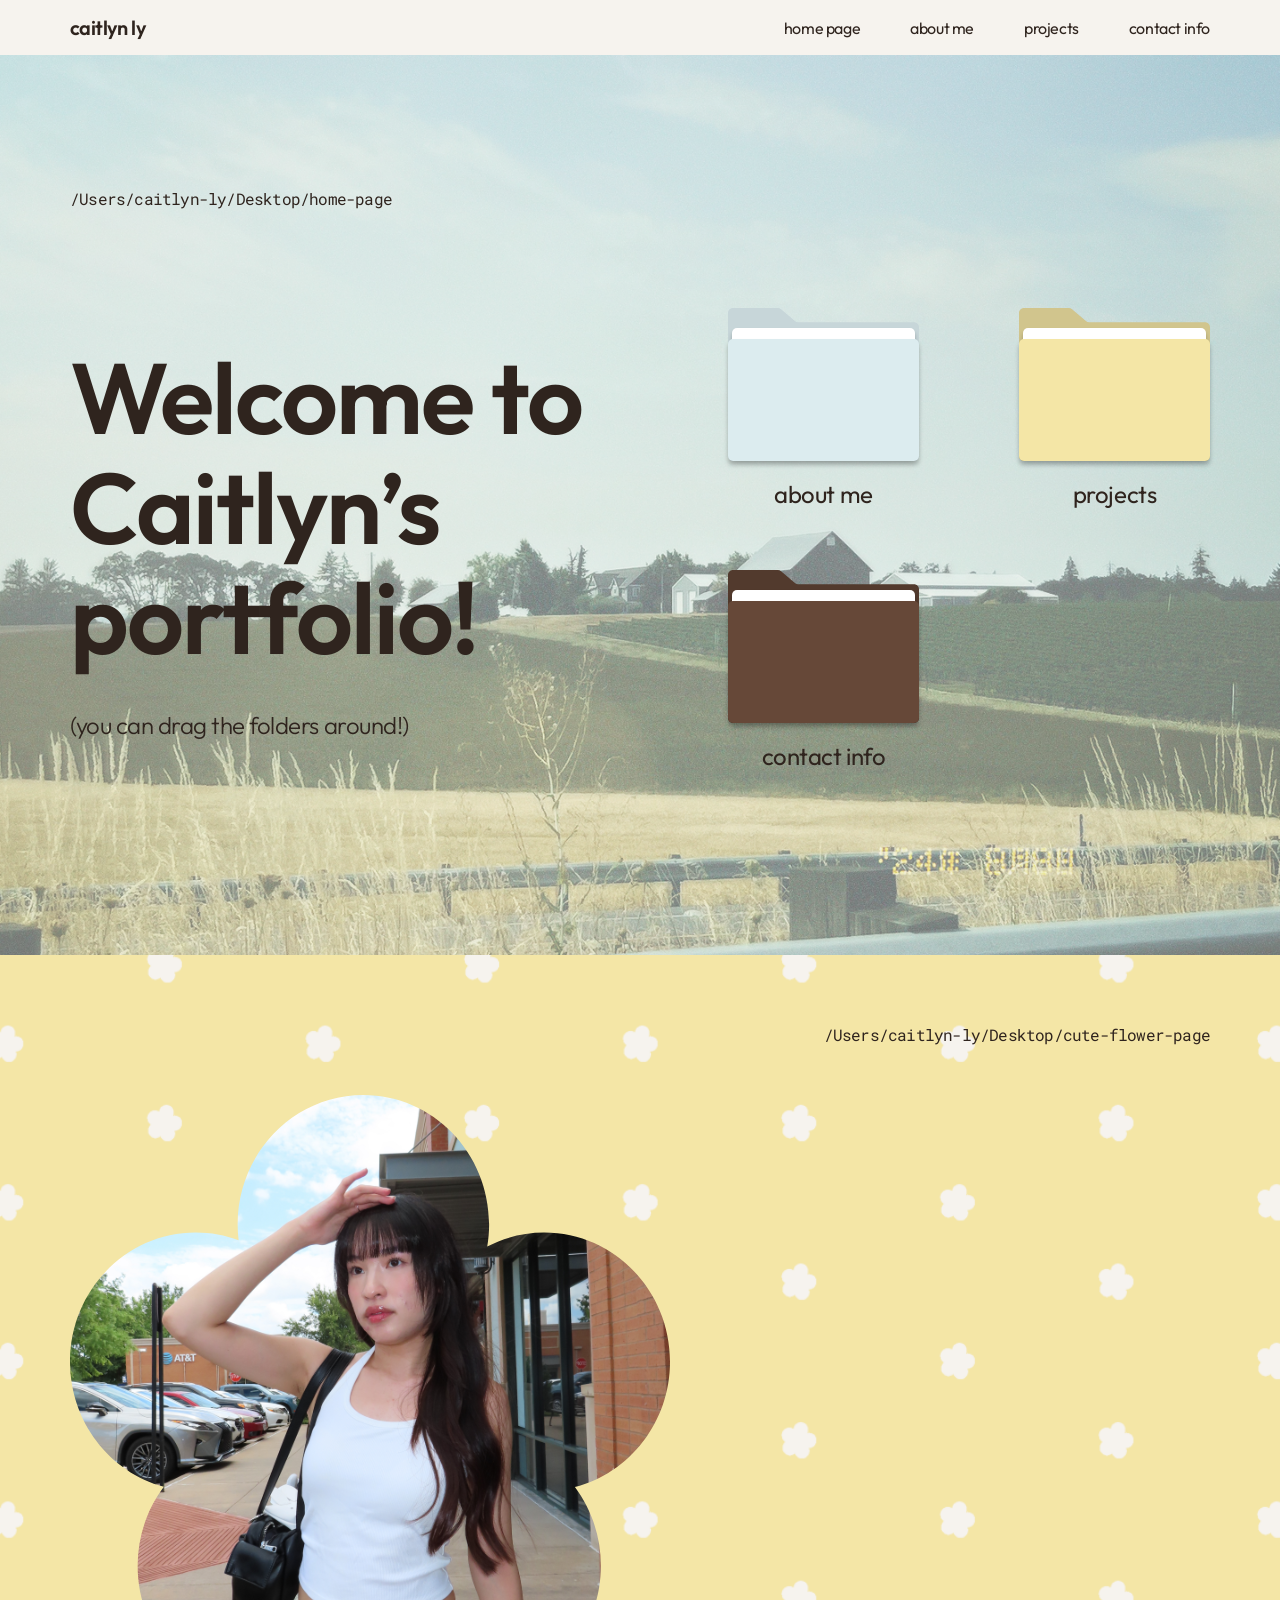
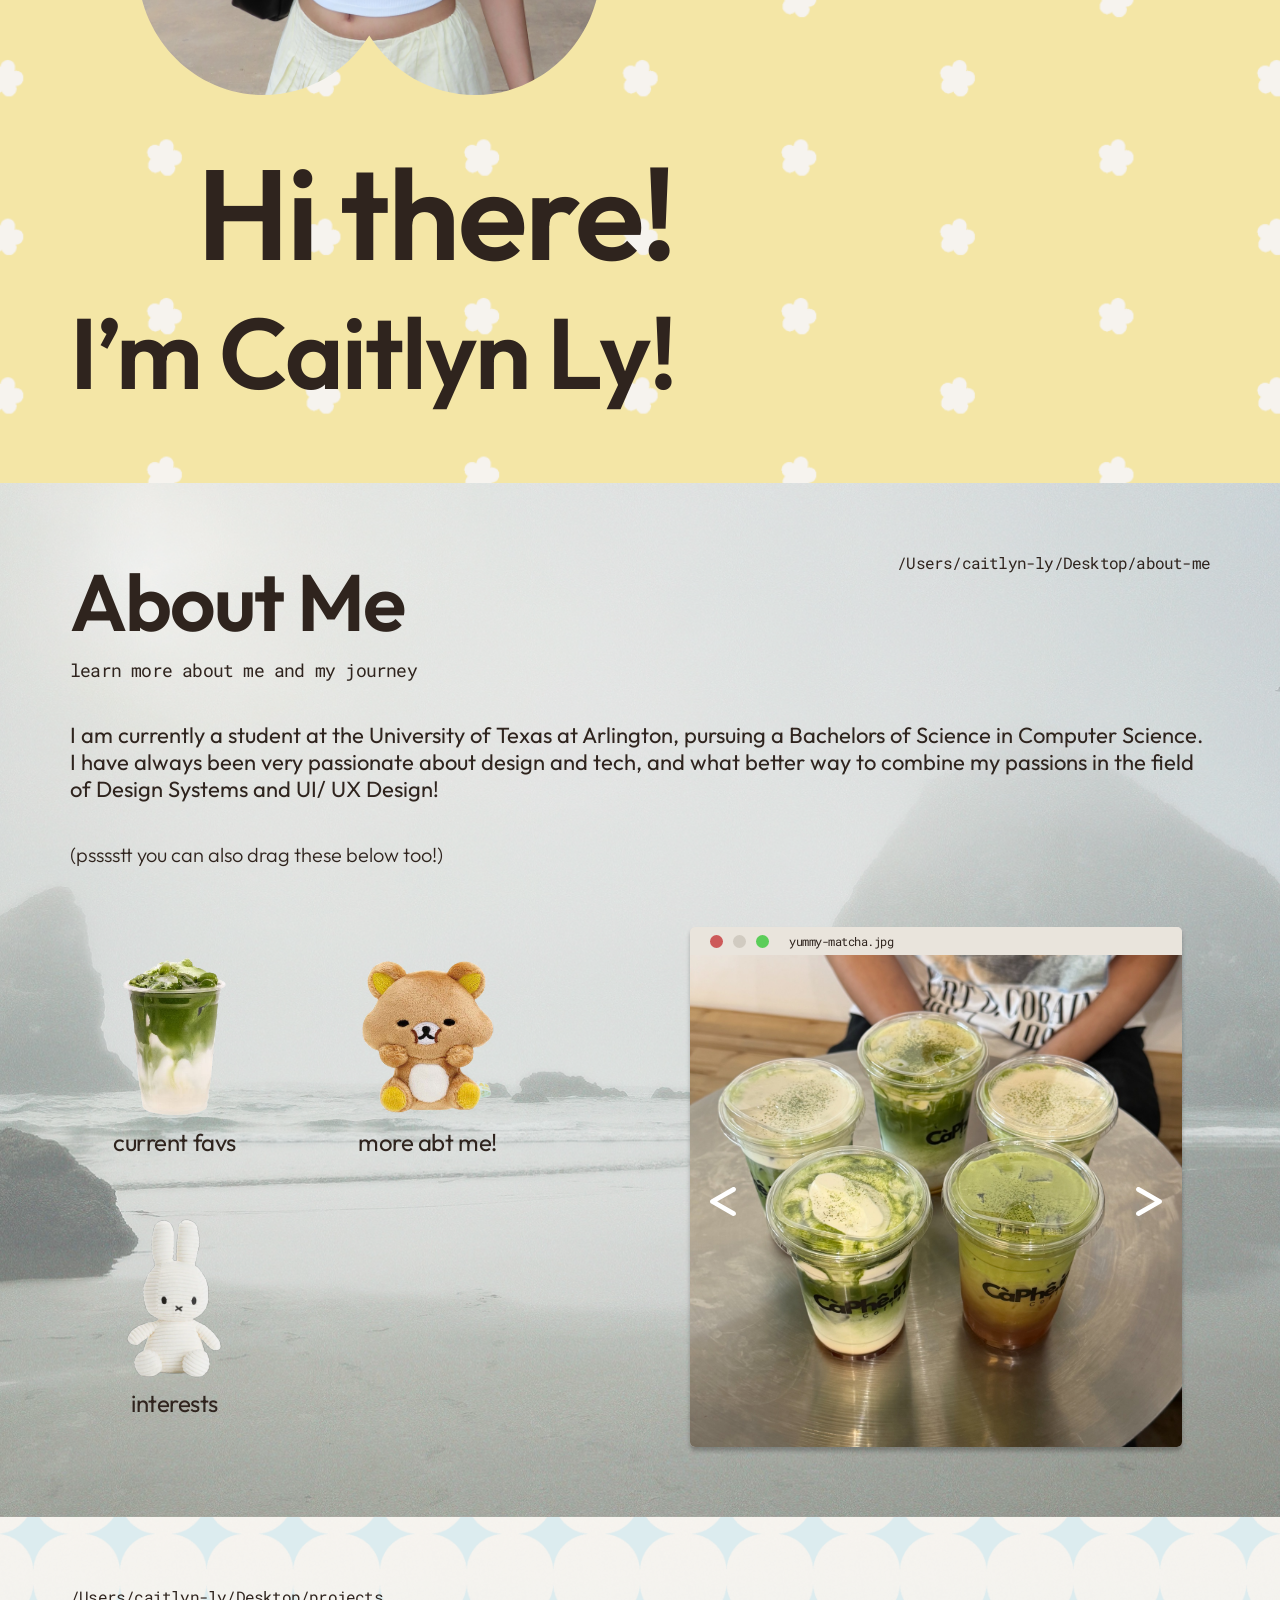
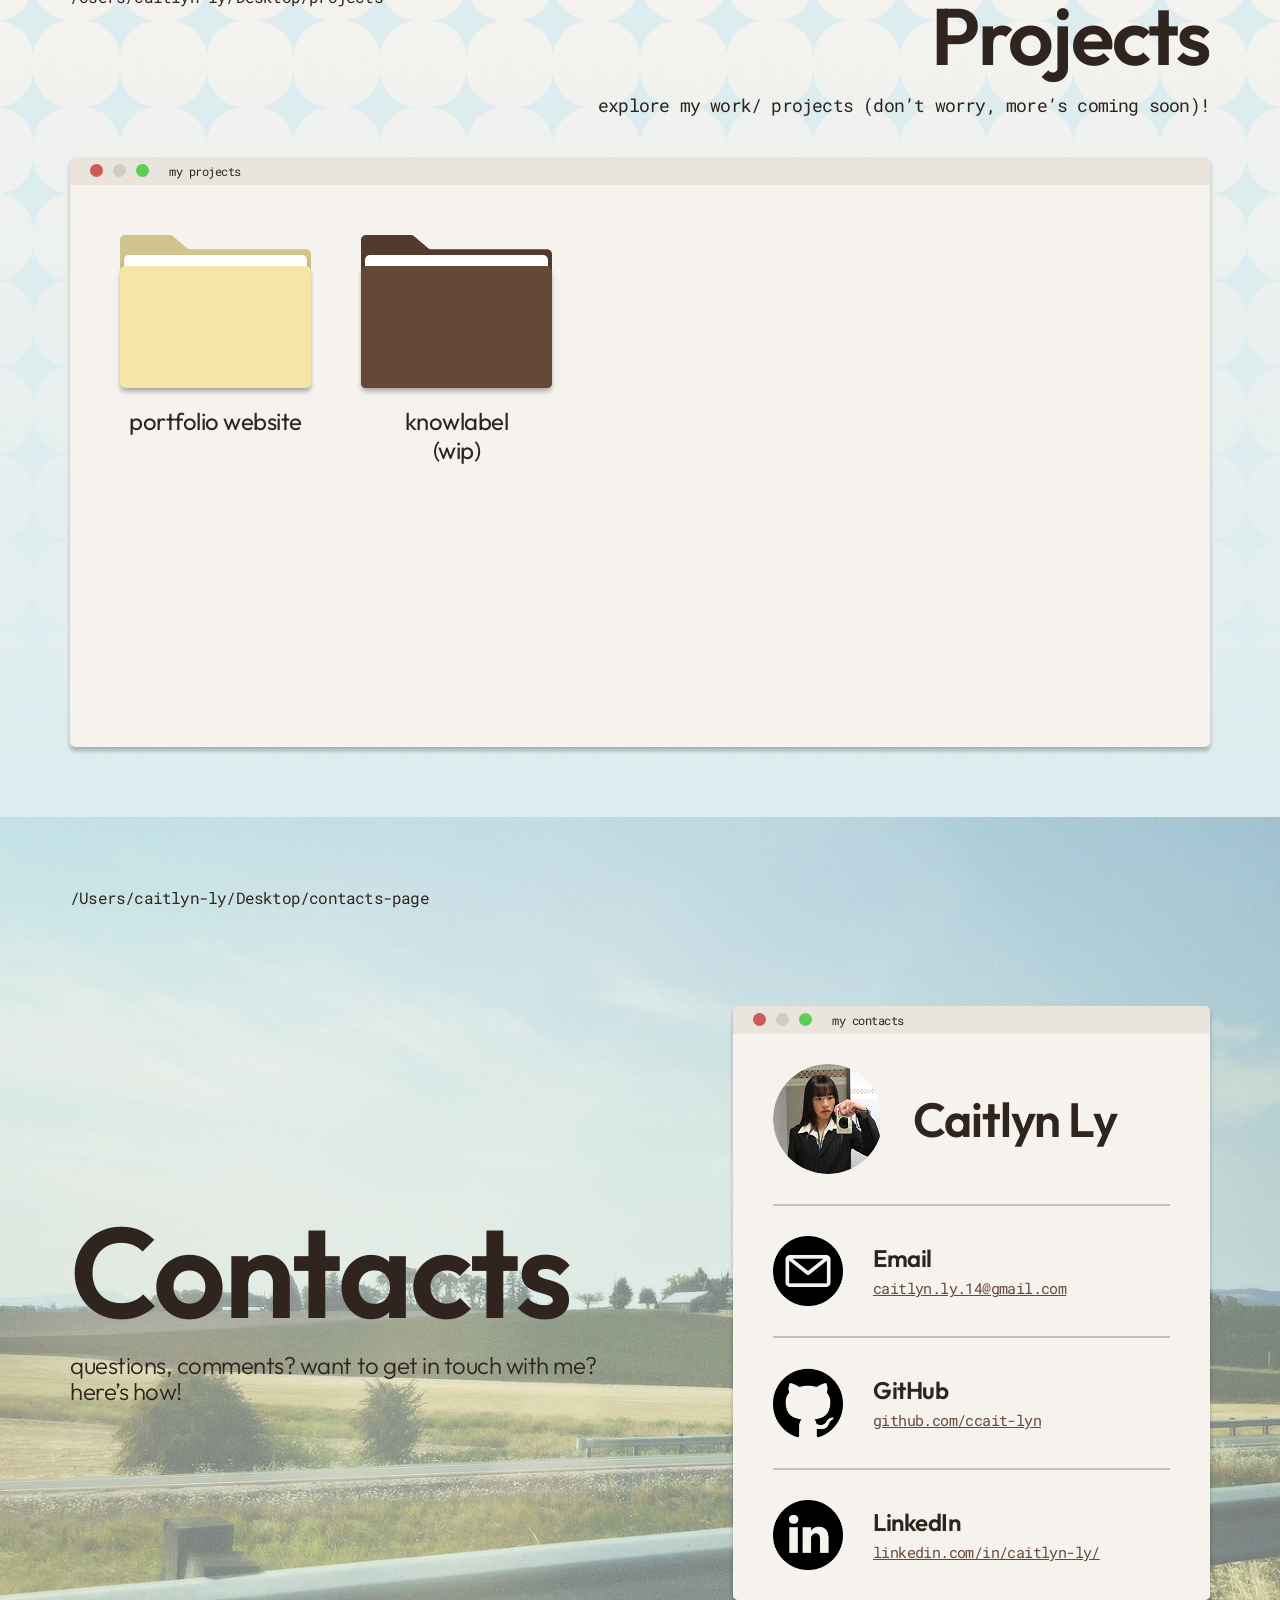
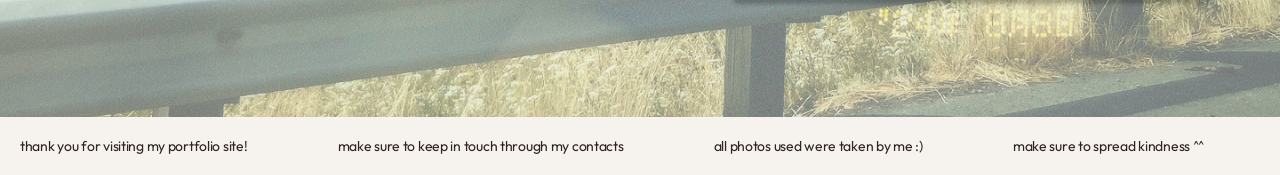
==== index.html @ fc4aa6c0 "Overwrite old portfolio files with new ones" ====
<!DOCTYPE html>
<html lang="en">
<head>
<meta charset="UTF-8" />
<meta name="viewport" content="width=device-width, initial-scale=1.0" />
<title> caitlyn ly's portfolio </title>
<link rel="preconnect" href="https://fonts.googleapis.com">
<link rel="preconnect" href="https://fonts.gstatic.com" crossorigin>
<link href="https://fonts.googleapis.com/css2?family=Outfit:wght@300;400;600&family=Roboto+Mono&display=swap" rel="stylesheet">
<link rel="stylesheet" href="style.css" />
</head>
<body>

  <header class="nav-bar">
    <p class="nav-logo">caitlyn ly</p>
    <nav class="nav-links">
      <a href="#home" class="nav-link">home page</a>
      <a href="#about" class="nav-link">about me</a>
      <a href="#projects" class="nav-link">projects</a>
      <a href="#contacts" class="nav-link">contact info</a>
    </nav>
  </header>

  <main class="landing-page" id="home">
    <div class="bg-layer" aria-hidden="true">
      <img class="bg-image" src="assets/landing-page-bg.png" alt="landing-page-bg" />
    </div>

    <div class="container">
      
        <p class="home-path">/Users/caitlyn-ly/Desktop/home-page</p>
      

      <div class="main-row">
        <div class="intro">
          <h1>Welcome to Caitlyn&rsquo;s portfolio!</h1>
          <p class="hint">(you can drag the folders around!)</p>
        </div>

        <div class="buttons" id="buttons">
          <button class="folder-button" type="button" data-target="about">
            <span class="folder-visual">
              <span class="card card-color" style="background:#dcecef;"></span>
              <span class="card card-white"></span>
              <img class="folder-icon" src="assets/folder-blue.svg" alt="blue-folder" />
            </span>
            <span class="folder-label">about me</span>
          </button>

          <button class="folder-button" type="button" data-target="projects">
            <span class="folder-visual">
              <span class="card card-color" style="background:#f4e6a6;"></span>
              <span class="card card-white"></span>
              <img class="folder-icon" src="assets/folder-yellow.svg" alt="yellow-folder" />
            </span>
            <span class="folder-label">projects</span>
          </button>

          <button class="folder-button" type="button" data-target="contacts">
            <span class="folder-visual">
              <span class="card card-color" style="background:#664838;"></span>
              <span class="card card-white"></span>
              <img class="folder-icon" src="assets/folder-brown.svg" alt="brown-folder" />
            </span>
            <span class="folder-label">contact info</span>
          </button>
        </div>
      </div>
    </div>
  </main>

  <section class="intro-page">
     <div class="bg-layer" aria-hidden="true">
      <img class="bg-image" src="assets/flower-page-bg.png" alt="flower-page-bg" />
    </div>
    <div class="intro-container">
      <p class="intro-path">/Users/caitlyn-ly/Desktop/cute-flower-page</p>

      <div class="intro-row">
        <div class="flower">
          <img src="assets/flower.svg" alt="flower-frame" />
        </div>

        <div class="intro-heading">
          <p class="line-1">Hi there!</p>
          <p class="line-2">I&rsquo;m Caitlyn Ly!</p>
        </div>
      </div>
    </div>
  </section>

  <section class="about-page" id="about">
    <div class="bg-layer" aria-hidden="true">
      <img class="bg-image" src="assets/about-me-bg.png" alt="" />
    </div>

    <div class="about-title-row">
      <div class="about-title">
        <p class="about-title-heading">About Me</p>
        <p class="about-title-sub">learn more about me and my journey</p>
      </div>
      <p class="about-path">/Users/caitlyn-ly/Desktop/about-me</p>
    </div>

    <p class="about-body">
      I am currently a student at the University of Texas at Arlington, pursuing a Bachelors of Science in Computer Science. 
      I have always been very passionate about design and tech, and what better way to combine my passions in the field of Design Systems and UI/ UX Design!
    </p>

    <p class="about-hint">(psssstt you can also drag these below too!)</p>

    <div class="about-content">
      <div class="buttons about-buttons" id="about-buttons">
        <button class="folder-button" type="button" data-target="current-favs">
           <span class="icon-visual">
            <img class="bleed-icon matcha-icon" src="assets/matcha-icon.svg" alt="matcha-icon" />
          </span>
          <span class="folder-label">current favs</span>
        </button>

        <button class="folder-button" type="button" data-target="more-about-me">
          <span class="icon-visual">
            <img class="bleed-icon bear-icon" src="assets/bear-icon.svg" alt="bear-icon" />
          </span>
          <span class="folder-label">more abt me!</span>
        </button>

        <button class="folder-button" type="button" data-target="interests">
          <span class="icon-visual">
            <img class="bleed-icon miffy-icon" src="assets/miffy-icon.svg" alt="miffy-icon" />
          </span>
          <span class="folder-label">interests</span>
        </button>
      </div>

      <div class="photo-carousel">
        <div class="carousel-titlebar">
          <img class="fake-buttons" src="assets/fake-window-buttons.svg" alt="fake-window-buttons" />
          <p class="carousel-filename" id="carousel-filename">yummy-matcha.jpg</p>
        </div>
        <div class="carousel-image-area">
          <img class="carousel-image" id="carousel-image" src="assets/matchas.jpg" alt="matcha-pic" />
          <div class="carousel-arrows">
            <button class="carousel-arrow prev" type="button" aria-label="Previous photo">
              <img src="assets/arrow-left.svg" alt="arrow-left" />
            </button>
            <button class="carousel-arrow next" type="button" aria-label="Next photo">
              <img src="assets/arrow-right.svg" alt="arrow-right" />
            </button>
          </div>
        </div>
      </div>
    </div>
  </section>

  <section class="projects-page" id="projects">
    <div class="bg-layer" aria-hidden="true">
      <img class="bg-image" src="assets/projects-page-bg.png" alt="projects-page-bg" />
    </div>
    <div class="projects-title-row">
      <p class="projects-path">/Users/caitlyn-ly/Desktop/projects</p>
      <div class="projects-title">
        <p class="projects-title-heading">Projects</p>
        <p class="projects-title-sub">explore my work/ projects (don&rsquo;t worry, more&rsquo;s coming soon)!</p>
      </div>
    </div>

    <div class="window-container">
      <div class="window-titlebar">
        <img class="fake-buttons" src="assets/fake-window-buttons.svg" alt="fake-window-buttons" />
        <p class="window-titlebar-text">my projects</p>
      </div>

      <div class="projects-content">
        <div class="static-folder-button">
          <span class="folder-visual">
            <span class="card card-color" style="background:#f4e6a6;"></span>
            <span class="card card-white"></span>
            <img class="folder-icon" src="assets/folder-yellow.svg" alt="yellow-folder" />
          </span>
          <span class="folder-label">portfolio website</span>
        </div>

        <div class="static-folder-button">
          <span class="folder-visual">
            <span class="card card-color" style="background:#664838;"></span>
            <span class="card card-white"></span>
            <img class="folder-icon" src="assets/folder-brown.svg" alt="brown-folder" />
          </span>
          <span class="folder-label">knowlabel<br />(wip)</span>
        </div>
      </div>
    </div>
  </section>

  <section class="contacts-page" id="contacts">
    <div class="bg-layer" aria-hidden="true">
      <img class="bg-image" src="assets/contacts-page-bg.png" alt="contacts-page-bg" />
    </div>

    <p class="contacts-path">/Users/caitlyn-ly/Desktop/contacts-page</p>

    <div class="contacts-row">
      <div class="contacts-intro">
        <h1>Contacts</h1>
        <p class="contacts-sub">questions, comments? want to get in touch with me? here&rsquo;s how!</p>
      </div>

      <div class="window-container contacts-window">
        <div class="window-titlebar">
          <img class="fake-buttons" src="assets/fake-window-buttons.svg" alt="fake-window-buttons" />
          <p class="window-titlebar-text">my contacts</p>
        </div>

        <div class="contacts-content">
          <div class="contacts-profile">
            <img class="contacts-avatar" src="assets/caitlyn-pfp.png" alt="Caitlyn Ly" width="110" height="110" />
            <p class="contacts-name">Caitlyn Ly</p>
          </div>

          <div class="divider"></div>

          <div class="contact-item">
            <img class="contact-icon" src="assets/email-icon.png" alt="email-icon" />
            <div class="contact-text">
              <p class="contact-label">Email</p>
              <a class="contact-value" href="mailto:caitlyn.ly.14@gmail.com"> caitlyn.ly.14@gmail.com </a>
            </div>
          </div>

          <div class="divider"></div>

          <div class="contact-item">
            <img class="contact-icon contact-icon-flip" src="assets/github-icon.png" alt="github-icon" />
            <div class="contact-text">
              <p class="contact-label">GitHub</p>
              <a class="contact-value" href="https://github.com/ccait-lyn"> github.com/ccait-lyn </a>
            </div>
          </div>

          <div class="divider"></div>

          <div class="contact-item">
            <img class="contact-icon" src="assets/linkedin-icon.png" alt="linkedin-icon" />
            <div class="contact-text">
              <p class="contact-label">LinkedIn</p>
              <a class="contact-value" href="https://www.linkedin.com/in/caitlyn-ly/"> linkedin.com/in/caitlyn-ly/ </a>
            </div>
          </div>
        </div>
      </div>
    </div>
  </section>

  <footer class="site-footer">
    <div class="footer-track">
      <div class="footer-track-inner">
        <span>thank you for visiting my portfolio site!</span>
        <span>make sure to keep in touch through my contacts</span>
        <span>all photos used were taken by me :)</span>
        <span>make sure to spread kindness ^^</span>
      </div>
      <div class="footer-track-inner" aria-hidden="true">
        <span>thank you for visiting my portfolio site!</span>
        <span>make sure to keep in touch through my contacts</span>
        <span>all photos used were taken by me :)</span>
        <span>make sure to spread kindness ^^</span>
      </div>
    </div>
  </footer>

  <script src="script.js"></script>
</body>
</html>
---- style.css ----
* {
  box-sizing: border-box;
}

:root {
  /* Single source of truth for the fixed nav bar's height. Change this
     (or the .nav-bar height) and the page content follows — the body's
     top padding and scroll offset are both derived from it. A small
     script also syncs this to the nav's real height when it wraps. */
  --nav-height: 55px;
}

html {
  scroll-behavior: smooth;
  scroll-padding-top: var(--nav-height);
}

html, body {
  margin: 0;
  padding: 0;
  height: 100%;
  width: 100%;
}

body {
  font-family: 'Outfit', sans-serif;
  overflow-x: hidden;
  padding-top: var(--nav-height);
}

button {
  font-family: inherit;
  border: none;
  background: none;
  padding: 0;
  cursor: pointer;
}

/* ---------- Nav bar ---------- */

.nav-bar {
  position: fixed;
  top: 0;
  left: 0;
  right: 0;
  height: 55px;
  z-index: 100;
  background: #f6f3ee;
  display: flex;
  align-items: center;
  justify-content: space-between;
  padding: 0 70px;
}

.nav-logo {
  margin: 0;
  font-family: 'Outfit', sans-serif;
  font-weight: 600;
  font-size: 20px;
  letter-spacing: -0.6px;
  color: #2f241e;
  text-align: center;
  white-space: nowrap;
}

.nav-links {
  display: flex;
  align-items: center;
  gap: 50px;
}

.nav-link {
  font-family: 'Outfit', sans-serif;
  font-weight: 400;
  font-size: 16px;
  letter-spacing: -0.4px;
  color: #2f241e;
  text-decoration: none;
  text-align: center;
  white-space: nowrap;
}

.nav-link:hover {
  opacity: 0.65;
}
/* ------ LANDING PAGE ------ */

.landing-page {
  position: relative;
  min-height: 100vh;
  width: 100%;
  display: flex;
  flex-direction: column;
  align-items: center;
  justify-content: center;
  padding: 70px;
}

.bg-layer {
  position: absolute;
  inset: 0;
  pointer-events: none;
  z-index: 0;
}

.bg-image {
  position: absolute;
  inset: 0;
  width: 100%;
  height: 100%;
  object-fit: cover;
}

/* .bg-overlay {
  position: absolute;
  inset: 0;
  background: rgba(246, 243, 238, 0.45);
} */

.container {
  position: relative;
  z-index: 1;
  display: flex;
  flex-direction: column;
  align-items: flex-start;
  justify-content: center;
  gap: 50px;
  width: 100%;
  flex: 1 0 0;
  min-height: 0;
}

/*.page-title {
  display: flex;
  align-items: center;
  width: 358px;
}*/

.home-path {
  margin: 0;
  font-family: 'Roboto Mono', monospace;
  font-weight: 400;
  font-size: 16px;
  line-height: 1.22;
  letter-spacing: -0.8px;
  color: #2f241e;
  white-space: nowrap;
}

.main-row {
  display: flex;
  align-items: center;
  justify-content: space-between;
  width: 100%;
  gap: 40px;
  flex-wrap: wrap;
}

.intro {
  display: flex;
  flex-direction: column;
  align-items: flex-start;
  justify-content: center;
  gap: 40px;
  color: #2f241e;
  line-height: 1.1;
}

.intro h1 {
  margin: 0;
  font-family: 'Outfit', sans-serif;
  font-weight: 600;
  font-size: 100px;
  letter-spacing: -2px;
  max-width: 563px;
  word-break: break-word;
}

.intro .hint {
  margin: 0;
  font-family: 'Outfit', sans-serif;
  font-weight: 300;
  font-size: 24px;
  letter-spacing: -0.48px;
  max-width: 563px;
}

.buttons {
  display: grid;
  grid-template-columns: repeat(2, fit-content(100%));
  grid-template-rows: repeat(2, fit-content(100%));
  gap: 60px 100px;
  padding: 50px 0;
}

.folder-button {
  display: flex;
  flex-direction: column;
  align-items: center;
  justify-self: start;
  align-self: start;
  gap: 19px;
  user-select: none;
  touch-action: none;
}

.folder-visual {
  position: relative;
  width: 191px;
  height: 153px;
  display: block;
}

.card {
  position: absolute;
  border-radius: 5px;
  box-shadow: 0px 4px 4px 0px rgba(0, 0, 0, 0.25);
}

.card-color {
  top: 31px;
  left: 0;
  width: 191px;
  height: 122px;
  z-index: 3;
}

.card-white {
  top: 20px;
  left: 4px;
  width: 183px;
  height: 128px;
  background: #ffffff;
  z-index: 2;
}

.folder-icon {
  position: absolute;
  inset: 0;
  width: 100%;
  height: 100%;
  display: block;
  z-index: 1;
  pointer-events: none;
}

.folder-label {
  font-family: 'Outfit', sans-serif;
  font-weight: 400;
  font-size: 24px;
  line-height: 1.22;
  letter-spacing: -0.48px;
  text-align: center;
  color: #2f241e;
  word-break: break-word;
}

.folder-button.dragging {
  position: absolute;
  z-index: 50;
  cursor: grabbing;
  opacity: 0.95;
}

/* ---------- Page 2: cute intro / flower page ---------- */

.intro-page {
  position: relative;
  min-height: 100vh;
  width: 100%;
  display: flex;
  flex-direction: column;
  align-items: flex-end;
  padding: 70px;
  background: #f4e6a6;
}

.intro-container {
  position: relative;
  z-index: 1;
  display: flex;
  flex-direction: column;
  align-items: flex-start;
  justify-content: flex-start;
  gap: 50px;
  width: 100%;
  height: 100%;
  min-height: 700px;
}

.intro-path {
  margin: 0;
  width: 100%;
  font-family: 'Roboto Mono', monospace;
  font-weight: 400;
  font-size: 16px;
  line-height: 1.22;
  letter-spacing: -0.8px;
  color: #2f241e;
  text-align: right;
  white-space: nowrap;
}

.intro-row {
  display: flex;
  align-items: center;
  justify-content: space-between;
  width: 100%;
  gap: 40px;
  flex-wrap: wrap;
}

.flower {
  position: relative;
  width: 600px;
  height: 600px;
  flex-shrink: 0;
}

.flower img {
  display: block;
  width: 100%;
  height: 100%;
}

.intro-heading {
  color: #2f241e;
  text-align: right;
  letter-spacing: -2px;
}

.intro-heading p {
  margin: 0;
  font-family: 'Outfit', sans-serif;
  font-weight: 600;
  line-height: 1.22;
}

.intro-heading .line-1 {
  font-size: 128px;
}

.intro-heading .line-2 {
  font-size: 100px;
}

/* ---------- Page 3: about me page ---------- */

.about-page {
  position: relative;
  min-height: 100vh;
  width: 100%;
  display: flex;
  flex-direction: column;
  align-items: flex-start;
  gap: 40px;
  padding: 70px;
}

.about-title-row {
  position: relative;
  z-index: 1;
  display: flex;
  align-items: flex-start;
  justify-content: space-between;
  width: 100%;
  gap: 24px;
  flex-wrap: wrap;
  color: #2f241e;
  line-height: 1.22;
}

.about-title {
  display: flex;
  flex-direction: column;
  align-items: flex-start;
  gap: 10px;
}

.about-title-heading {
  margin: 0;
  font-family: 'Outfit', sans-serif;
  font-weight: 600;
  font-size: 80px;
  letter-spacing: -2px;
  white-space: nowrap;
}

.about-title-sub {
  margin: 0;
  font-family: 'Roboto Mono', monospace;
  font-weight: 400;
  font-size: 18px;
  letter-spacing: -0.8px;
}

.about-path {
  margin: 0;
  font-family: 'Roboto Mono', monospace;
  font-weight: 400;
  font-size: 16px;
  letter-spacing: -0.8px;
  text-align: right;
  white-space: nowrap;
}

.about-body {
  position: relative;
  z-index: 1;
  margin: 0;
  width: 100%;
  font-family: 'Outfit', sans-serif;
  font-weight: 400;
  font-size: 22px;
  line-height: 1.22;
  color: #2f241e;
  text-wrap: pretty;
}

.about-hint {
  position: relative;
  z-index: 1;
  margin: 0;
  font-family: 'Outfit', sans-serif;
  font-weight: 300;
  font-size: 20px;
  line-height: 1.22;
  color: #2f241e;
  white-space: nowrap;
}

.about-content {
  position: relative;
  z-index: 1;
  display: flex;
  align-items: center;
  justify-content: space-between;
  width: 100%;
  padding: 20px 28px 0;
  gap: 40px;
  flex-wrap: wrap;
}

.about-buttons {
  padding: 0;
}

.icon-visual {
  position: relative;
  width: 153px;
  height: 153px;
  display: flex;
  align-items: center;
  justify-content: center;
}

.bleed-icon {
  position: absolute;
  display: block;
  pointer-events: none;
}

.matcha-icon {
  top: 0;
  left: -2.61%;
  right: -2.61%;
  bottom: -5.23%;
  width: 105.22%;
  height: 105.23%;
}

.bear-icon {
  top: 0;
  left: -2.61%;
  right: -2.61%;
  bottom: -5.23%;
  width: 105.22%;
  height: 105.23%;
}

.miffy-icon {
  top: 0;
  left: -2.61%;
  right: -2.43%;
  bottom: -4.89%;
  width: 105.04%;
  height: 104.89%;
}

.photo-carousel {
  background: #d9d9d9;
  border-radius: 5px;
  box-shadow: 0px 4px 4px 0px rgba(0, 0, 0, 0.25);
  display: flex;
  flex-direction: column;
  align-items: center;
  justify-content: space-between;
  overflow: hidden;
  width: 492px;
  max-width: 100%;
  height: 520px;
  max-height: 70vh;
  flex-shrink: 0;
}

.carousel-titlebar {
  background: #e9e4dc;
  display: flex;
  align-items: center;
  gap: 20px;
  padding: 6px 20px;
  width: 100%;
  flex-shrink: 0;
}

.fake-buttons {
  width: 59px;
  height: 13px;
  display: block;
  flex-shrink: 0;
}

.carousel-filename {
  margin: 0;
  font-family: 'Roboto Mono', monospace;
  font-weight: 400;
  font-size: 12px;
  letter-spacing: -0.48px;
  color: #2f241e;
  text-align: center;
  white-space: nowrap;
}

.carousel-image-area {
  position: relative;
  flex: 1 0 0;
  min-height: 0;
  width: 100%;
  overflow: hidden;
  display: flex;
  align-items: center;
  justify-content: center;
}

.carousel-image {
  position: absolute;
  inset: 0;
  width: 100%;
  height: 100%;
  object-fit: cover;
  transform: translateX(0);
  will-change: transform;
}

.carousel-arrows {
  position: relative;
  z-index: 1;
  display: flex;
  align-items: center;
  justify-content: space-between;
  width: 100%;
  padding: 0 20px;
}

.carousel-arrow {
  display: flex;
  align-items: center;
  justify-content: center;
  cursor: pointer;
}

.carousel-arrow img {
  width: 26px;
  height: 29px;
  display: block;
}

/* ---------- Page 4: projects page ---------- */

.projects-page {
  position: relative;
  min-height: 100vh;
  width: 100%;
  display: flex;
  flex-direction: column;
  align-items: flex-end;
  gap: 40px;
  padding: 70px;
  background: linear-gradient(to bottom, #f6f3ee, #dcecef);
}

.projects-title-row {
  display: flex;
  align-items: flex-start;
  justify-content: space-between;
  width: 100%;
  gap: 24px;
  flex-wrap: wrap;
  color: #2f241e;
  line-height: 1.22;
  z-index: 1;
}

.projects-path {
  margin: 0;
  font-family: 'Roboto Mono', monospace;
  font-weight: 400;
  font-size: 16px;
  letter-spacing: -0.8px;
  white-space: nowrap;
}

.projects-title {
  display: flex;
  flex-direction: column;
  align-items: flex-end;
  gap: 10px;
  text-align: right;
}

.projects-title-heading {
  margin: 0;
  font-family: 'Outfit', sans-serif;
  font-weight: 600;
  font-size: 80px;
  letter-spacing: -2px;
  white-space: nowrap;
}

.projects-title-sub {
  margin: 0;
  font-family: 'Roboto Mono', monospace;
  font-weight: 400;
  font-size: 18px;
  letter-spacing: -0.8px;
}

.window-container {
  background: #f6f3ee;
  border-radius: 5px;
  box-shadow: 0px 4px 4px 0px rgba(0, 0, 0, 0.25);
  display: flex;
  flex-direction: column;
  align-items: flex-start;
  justify-content: space-between;
  overflow: hidden;
  width: 100%;
  flex: 1 0 0;
  min-height: 0;
  z-index: 2;
}

.window-titlebar {
  background: #e9e4dc;
  display: flex;
  align-items: center;
  gap: 20px;
  padding: 6px 20px;
  width: 100%;
  flex-shrink: 0;
}

.window-titlebar-text {
  margin: 0;
  font-family: 'Roboto Mono', monospace;
  font-weight: 400;
  font-size: 12px;
  letter-spacing: -0.48px;
  color: #2f241e;
  text-align: center;
  white-space: nowrap;
}

.projects-content {
  display: flex;
  align-items: flex-start;
  gap: 50px;
  width: 100%;
  flex: 1 0 0;
  min-height: 0;
  padding: 50px;
  overflow: auto;
  flex-wrap: wrap;
}

.static-folder-button {
  display: flex;
  flex-direction: column;
  align-items: center;
  gap: 19px;
  flex-shrink: 0;
}

.static-folder-button .folder-label {
  line-height: 1.22;
}

/* ---------- Page 5: contacts page ---------- */

.contacts-page {
  position: relative;
  min-height: 100vh;
  width: 100%;
  display: flex;
  flex-direction: column;
  align-items: flex-start;
  gap: 50px;
  padding: 70px;
}

.contacts-path {
  position: relative;
  z-index: 1;
  margin: 0;
  max-width: 100%;
  font-family: 'Roboto Mono', monospace;
  font-weight: 400;
  font-size: 16px;
  letter-spacing: -0.8px;
  color: #2f241e;
  white-space: nowrap;
  overflow: hidden;
  text-overflow: ellipsis;
}

.contacts-row {
  position: relative;
  z-index: 1;
  display: flex;
  align-items: center;
  gap: clamp(40px, 8vw, 100px);
  width: 100%;
  flex: 1 0 auto;
  min-height: 0;
  flex-wrap: wrap;
}

.contacts-intro {
  display: flex;
  flex-direction: column;
  align-items: flex-start;
  justify-content: center;
  gap: 10px;
  color: #2f241e;
  line-height: 1.1;
  flex-shrink: 0;
}

.contacts-intro h1 {
  margin: 0;
  font-family: 'Outfit', sans-serif;
  font-weight: 600;
  font-size: clamp(56px, 12vw, 128px);
  letter-spacing: -2.56px;
  max-width: 563px;
}

.contacts-sub {
  margin: 0;
  font-family: 'Outfit', sans-serif;
  font-weight: 300;
  font-size: 24px;
  letter-spacing: -0.48px;
  max-width: 563px;
}

.contacts-window {
  background: #d9d9d9;
  flex: 1 1 340px;
  min-width: 0;
  min-height: 480px;
  z-index: 2;
}

.contacts-content {
  background: #f6f3ee;
  display: flex;
  flex-direction: column;
  align-items: flex-start;
  gap: clamp(20px, 4vw, 30px);
  width: 100%;
  padding: clamp(22px, 5vw, 30px) clamp(22px, 6vw, 40px);
  overflow: auto;
}

.contacts-profile {
  display: flex;
  align-items: center;
  gap: clamp(16px, 4vw, 30px);
  flex-wrap: wrap;
}

.contacts-avatar {
  width: clamp(80px, 22vw, 110px);
  height: clamp(80px, 22vw, 110px);
  border-radius: 50%;
  object-fit: cover;
  display: block;
  flex-shrink: 0;
}

.contacts-name {
  margin: 0;
  font-family: 'Outfit', sans-serif;
  font-weight: 600;
  font-size: clamp(28px, 7vw, 48px);
  letter-spacing: -0.96px;
  color: #2f241e;
}

.divider {
  width: 100%;
  height: 2px;
  background: #2f241e;
  opacity: 0.25;
  flex-shrink: 0;
}

.contact-item {
  display: flex;
  align-items: center;
  gap: clamp(16px, 4vw, 30px);
  width: 100%;
}

.contact-icon {
  width: clamp(48px, 13vw, 70px);
  height: clamp(48px, 13vw, 70px);
  object-fit: cover;
  display: block;
  flex-shrink: 0;
}

.contact-icon-flip {
  transform: scaleX(-1);
}

.contact-text {
  display: flex;
  flex-direction: column;
  align-items: flex-start;
  justify-content: center;
  gap: 5px;
  min-width: 0;
}

.contact-label {
  margin: 0;
  font-family: 'Outfit', sans-serif;
  font-weight: 600;
  font-size: clamp(18px, 4.5vw, 24px);
  letter-spacing: -0.48px;
  color: #2f241e;
}

.contact-value {
  margin: 0;
  max-width: 100%;
  font-family: 'Roboto Mono', monospace;
  font-weight: 400;
  font-size: 15px;
  letter-spacing: -0.6px;
  color: #664838;
  overflow-wrap: anywhere;
}

/* ---------- Footer (continuous marquee) ---------- */

.site-footer {
  position: relative;
  background: #f6f3ee;
  padding: 20px;
  width: 100%;
  overflow: hidden;
}

.footer-track {
  display: flex;
  width: max-content;
  animation: footer-scroll 26s linear infinite;
}

.site-footer:hover .footer-track {
  animation-play-state: paused;
}

.footer-track-inner {
  display: flex;
  align-items: center;
  flex-shrink: 0;
}

.footer-track-inner span {
  font-family: 'Outfit', sans-serif;
  font-weight: 400;
  font-size: 14px;
  letter-spacing: -0.28px;
  color: #2f241e;
  white-space: nowrap;
  margin-right: 90px;
}

@keyframes footer-scroll {
  from {
    transform: translateX(0);
  }
  to {
    transform: translateX(-50%);
  }
}

@media (prefers-reduced-motion: reduce) {
  .footer-track {
    animation: none;
  }
}

/* Responsive adjustments */
@media (max-width: 1100px) {
  .intro h1 {
    font-size: 64px;
  }
  .main-row {
    justify-content: center;
  }
  .flower {
    width: 400px;
    height: 400px;
  }
  .intro-heading .line-1 {
    font-size: 84px;
  }
  .intro-heading .line-2 {
    font-size: 64px;
  }
  .about-title-heading {
    font-size: 64px;
  }
  .about-content {
    justify-content: center;
  }
  .photo-carousel {
    width: 100%;
    max-width: 492px;
  }
  .projects-title-heading {
    font-size: 64px;
  }
  .projects-content {
    justify-content: center;
  }
  .nav-bar {
    padding: 0 32px;
  }
  .nav-links {
    gap: 28px;
  }
  .nav-link {
    font-size: 17px;
  }
}

@media (max-width: 700px) {
  .landing-page,
  .intro-page,
  .about-page,
  .projects-page,
  .contacts-page {
    padding: 32px;
  }
  .intro h1 {
    font-size: 42px;
  }
  .buttons {
    gap: 30px 40px;
  }
  .intro-row {
    flex-direction: column-reverse;
    align-items: flex-end;
    gap: 24px;
  }
  .flower {
    width: 220px;
    height: 220px;
  }
  .intro-heading .line-1 {
    font-size: 52px;
  }
  .intro-heading .line-2 {
    font-size: 40px;
  }
  .intro-container {
    gap: 60px;
    min-height: auto;
  }
  .about-title-row {
    flex-direction: column;
  }
  .about-title-heading {
    font-size: 42px;
  }
  .about-path {
    text-align: left;
  }
  .about-content {
    flex-direction: column;
    padding: 0;
  }
  .projects-title-row {
    flex-direction: column;
  }
  .projects-title {
    align-items: flex-start;
    text-align: left;
  }
  .projects-title-heading {
    font-size: 42px;
  }
  .projects-content {
    padding: 24px;
    gap: 30px;
  }
  .contacts-row {
    flex-direction: column;
    flex-wrap: nowrap;
    align-items: stretch;
    flex: 0 0 auto;
    gap: 32px;
  }
  .contacts-window {
    flex: 0 0 auto;
    width: 100%;
    min-height: 420px;
  }
  .nav-link {
    font-size: 15px;
  }
  .nav-links {
    gap: 18px;
  }
}

@media (max-width: 480px) {
  :root {
    /* The nav wraps to a taller stacked layout here; this is a fallback
       until the sync script measures its real height. */
    --nav-height: 130px;
  }
  .nav-bar {
    flex-direction: column;
    align-items: flex-start;
    justify-content: center;
    height: auto;
    gap: 10px;
    padding: 14px 24px;
  }
  .nav-links {
    flex-wrap: wrap;
    gap: 16px;
  }
}
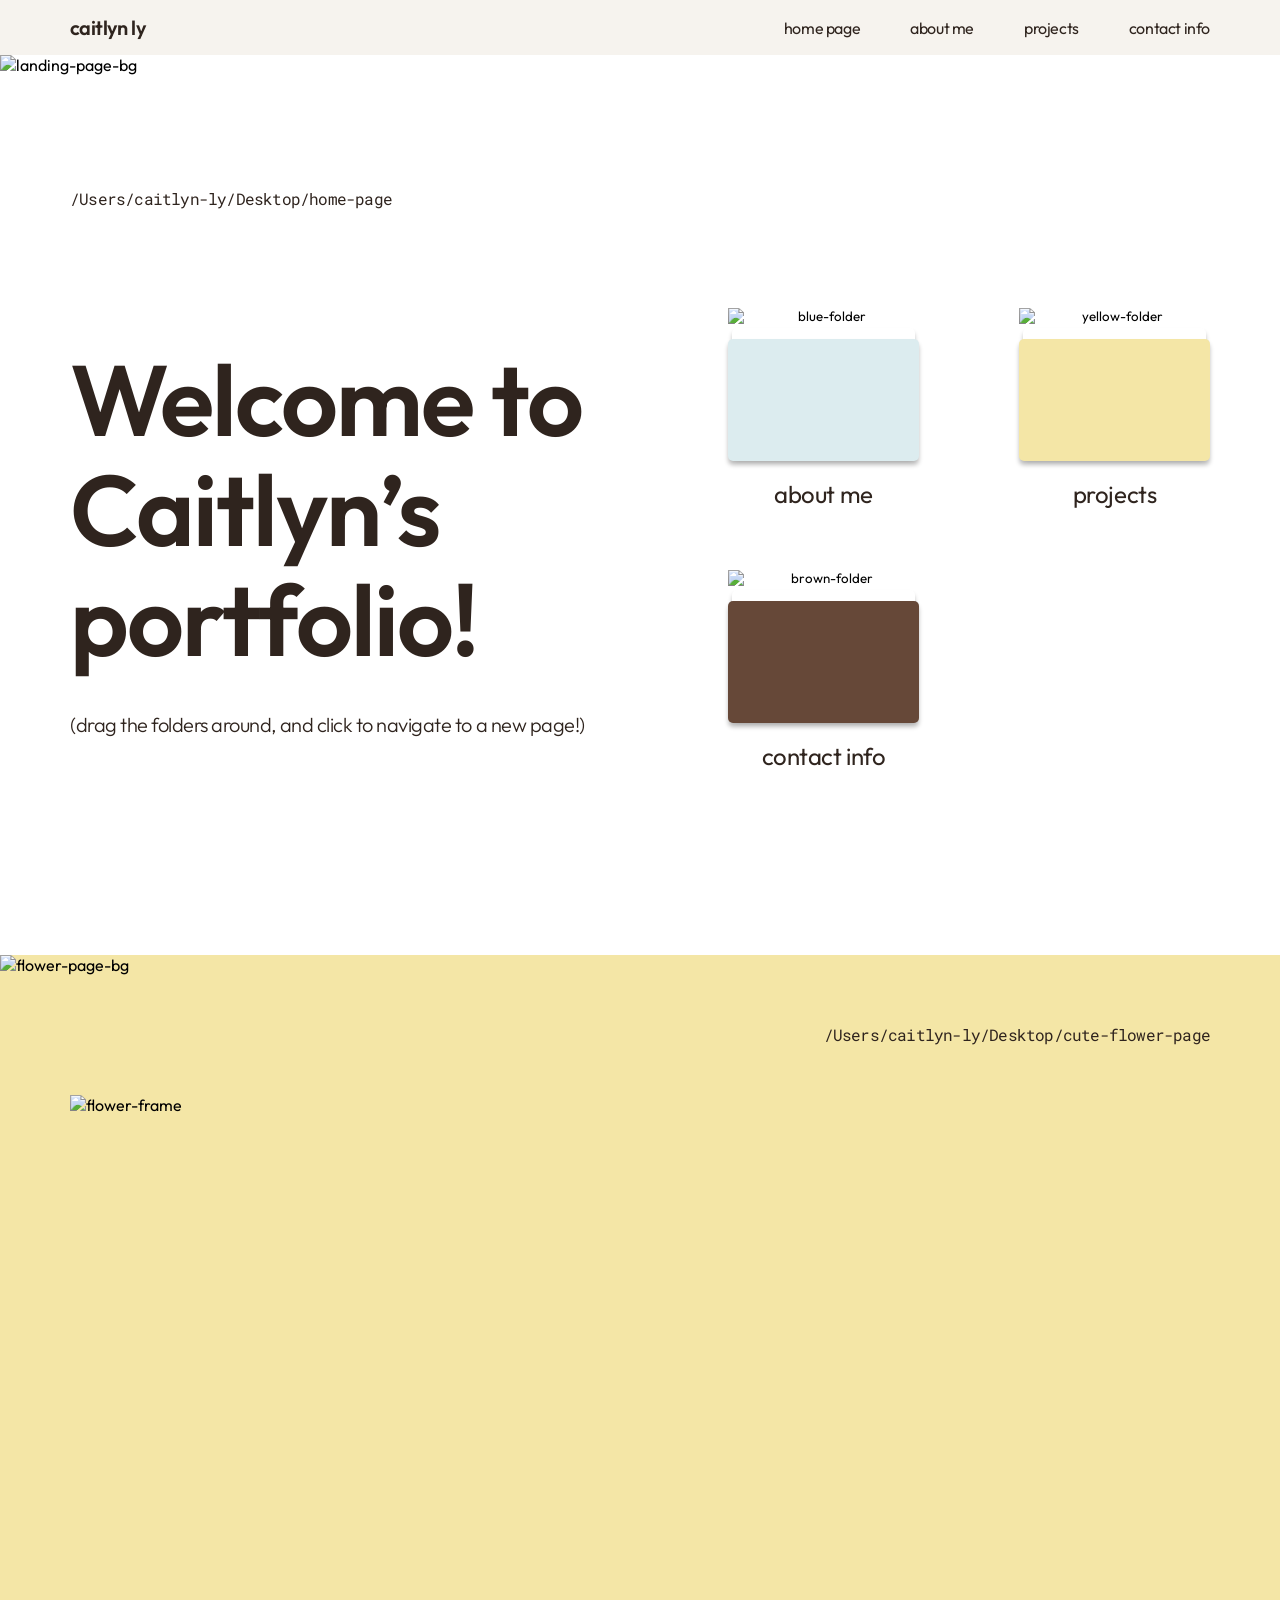
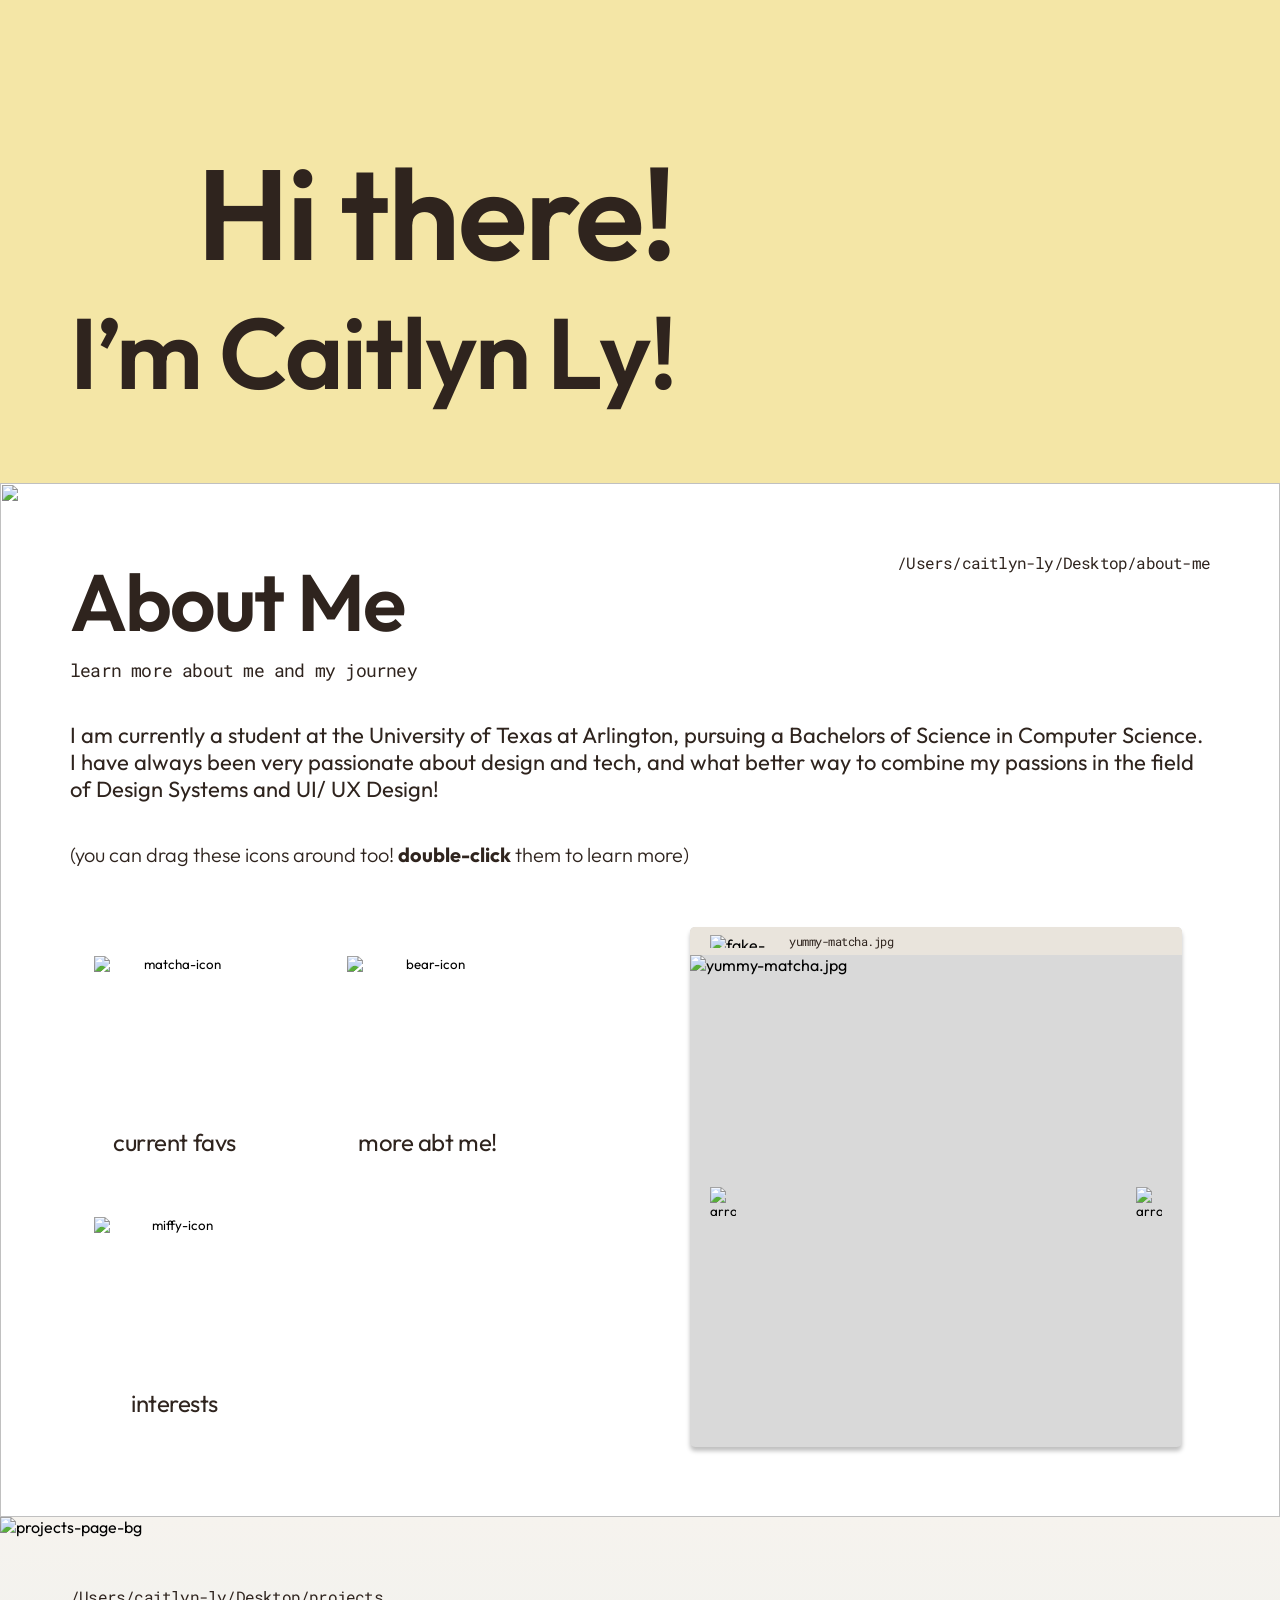
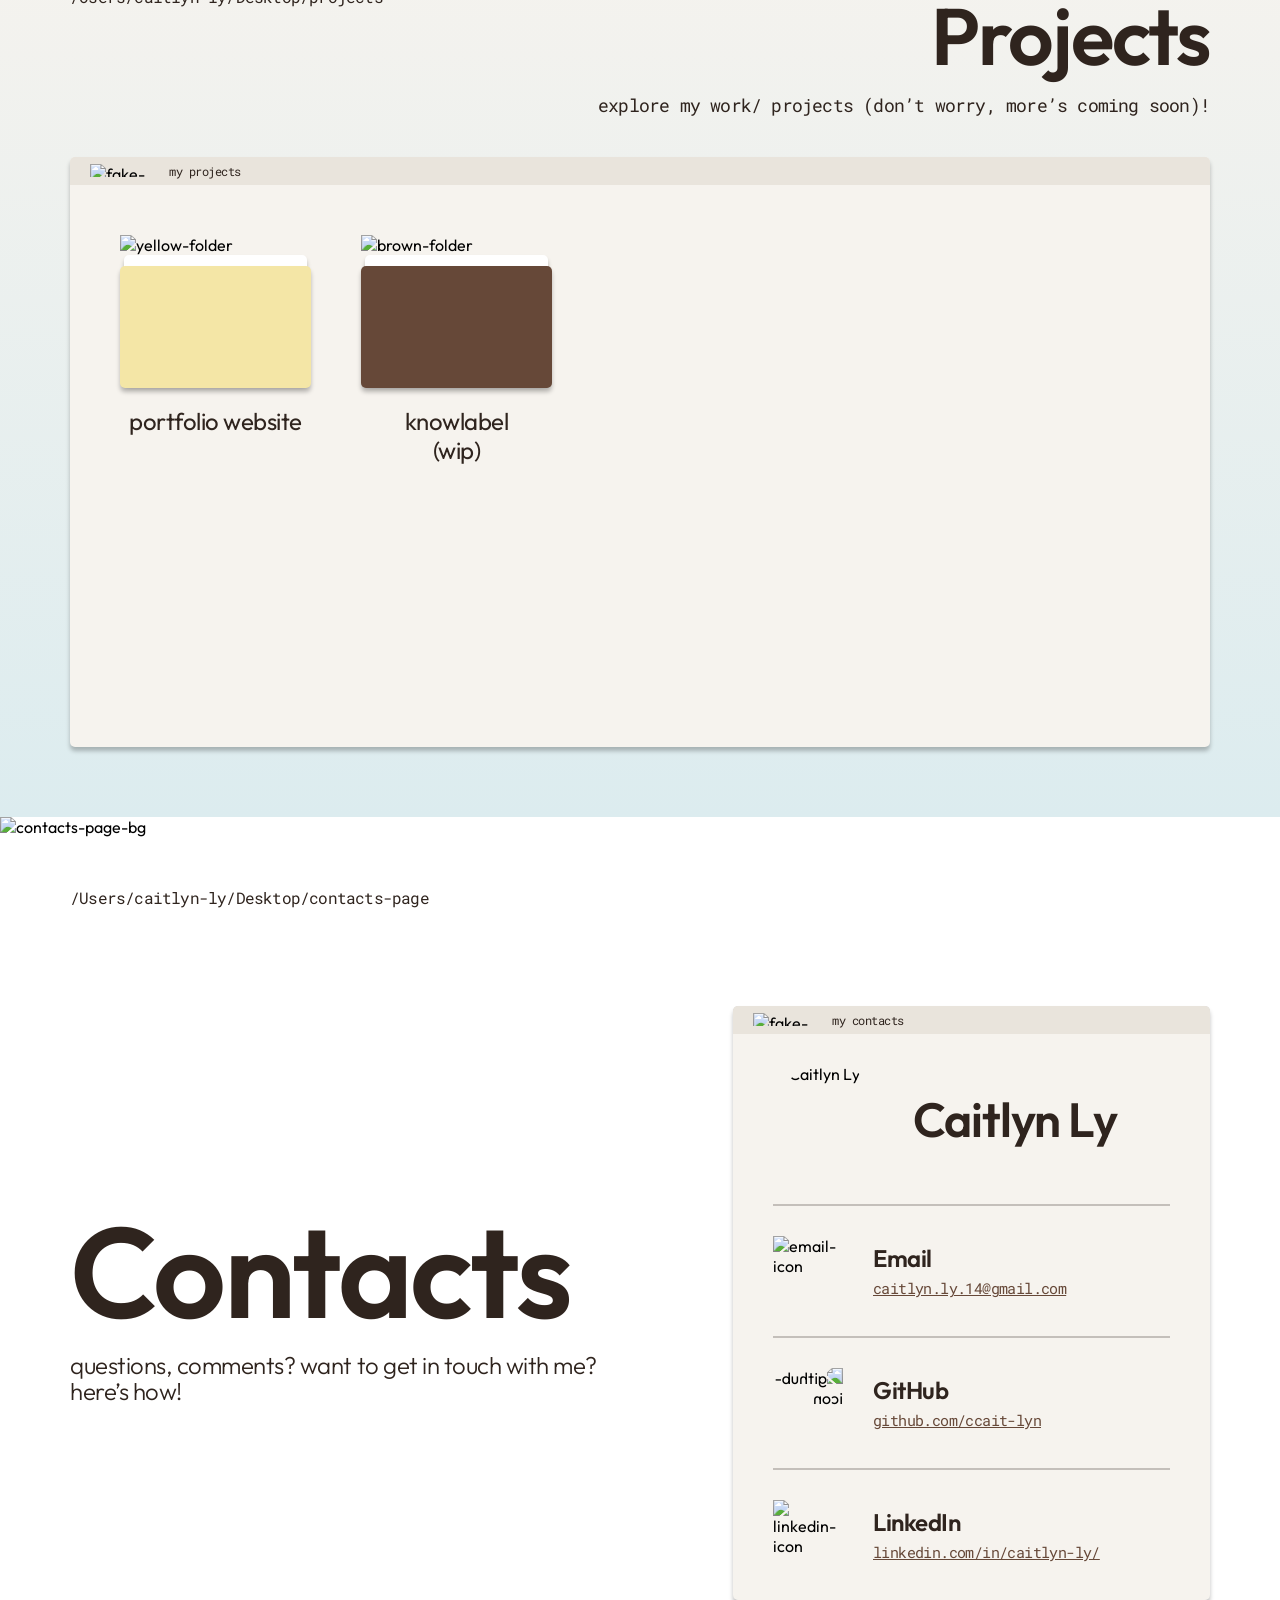
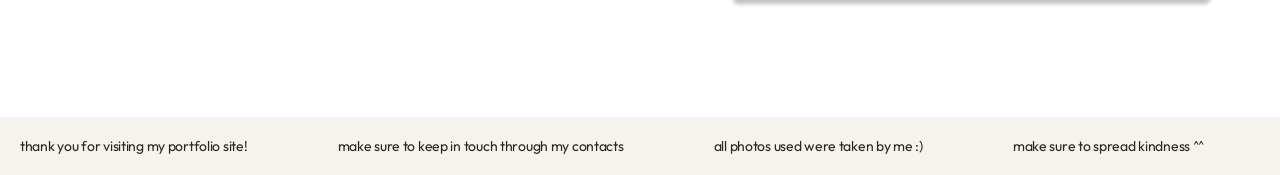
==== commit febc4c1c: "Moved index.html out of subdirectory" ====
--- a/index.html
+++ b/index.html
@@ -10,7 +10,7 @@
 <link rel="stylesheet" href="style.css" />
 </head>
 <body>
-
+  <!-- NAVIGATION BAR -->
   <header class="nav-bar">
     <p class="nav-logo">caitlyn ly</p>
     <nav class="nav-links">
@@ -21,20 +21,18 @@
     </nav>
   </header>
 
+  <!-- LANDING PAGE -->
   <main class="landing-page" id="home">
     <div class="bg-layer" aria-hidden="true">
       <img class="bg-image" src="assets/landing-page-bg.png" alt="landing-page-bg" />
     </div>
 
     <div class="container">
-      
         <p class="home-path">/Users/caitlyn-ly/Desktop/home-page</p>
-      
-
       <div class="main-row">
         <div class="intro">
           <h1>Welcome to Caitlyn&rsquo;s portfolio!</h1>
-          <p class="hint">(you can drag the folders around!)</p>
+          <p class="hint">(drag the folders around, and click to navigate to a new page!)</p>
         </div>
 
         <div class="buttons" id="buttons">
@@ -68,7 +66,8 @@
       </div>
     </div>
   </main>
-
+  
+  <!-- FLOWER INTRO PAGE -->
   <section class="intro-page">
      <div class="bg-layer" aria-hidden="true">
       <img class="bg-image" src="assets/flower-page-bg.png" alt="flower-page-bg" />
@@ -89,6 +88,7 @@
     </div>
   </section>
 
+  <!-- ABOUT ME PAGE -->
   <section class="about-page" id="about">
     <div class="bg-layer" aria-hidden="true">
       <img class="bg-image" src="assets/about-me-bg.png" alt="" />
@@ -107,9 +107,11 @@
       I have always been very passionate about design and tech, and what better way to combine my passions in the field of Design Systems and UI/ UX Design!
     </p>
 
-    <p class="about-hint">(psssstt you can also drag these below too!)</p>
+    <p class="about-hint">(you can drag these icons around too! <b>double-click</b> them to learn more)</p>
 
     <div class="about-content">
+
+      <!-- CLICKABLE ICONS ON ABOUT ME PAGE -->
       <div class="buttons about-buttons" id="about-buttons">
         <button class="folder-button" type="button" data-target="current-favs">
            <span class="icon-visual">
@@ -133,6 +135,7 @@
         </button>
       </div>
 
+      <!-- CLICKABLE PHOTO CAROUSEL-->
       <div class="photo-carousel">
         <div class="carousel-titlebar">
           <img class="fake-buttons" src="assets/fake-window-buttons.svg" alt="fake-window-buttons" />
@@ -151,8 +154,121 @@
         </div>
       </div>
     </div>
+
+    <!-- ABOUT ME PAGE POP-UP WINDOWS -->
+    <div class="about-modal-overlay" id="about-modal-overlay" hidden>
+
+      <!-- CURRENT FAVS POP UP -->
+      <div
+        class="about-modal"
+        id="modal-current-favs"
+        role="dialog"
+        aria-modal="true"
+        aria-labelledby="modal-current-favs-title"
+        hidden
+      >
+        <div class="modal-titlebar">
+          <span class="window-dots">
+            <button class="window-dot dot-close" type="button" aria-label="Close window"></button>
+            <span class="window-dot dot-min" aria-hidden="true"></span>
+            <span class="window-dot dot-max" aria-hidden="true"></span>
+          </span>
+          <p class="modal-filename" id="modal-current-favs-title">current-favs.txt</p>
+        </div>
+
+        <div class="modal-content-area">
+          <div class="modal-text">
+            <h3 class="modal-heading">current favs</h3>
+            <p class="modal-subheading">Current fixations and favorites.</p>
+
+            <ul class="modal-list">
+              <li><b>Song:</b> talking 'bout you - wave to earth</li>
+              <li><b>Drinks:</b> Iced Brown Sugar & Honey Latte or Molly Tea Jasmine Milk Tea </li>
+              <li><b>Food/Cuisine:</b> Sushi </li>
+              <li><b>Colors:</b> Mint & Butter Yellow </li>
+              <li><b>Show:</b> Rotten Files with Stephanie Soo </li>
+              <li><b>Viral Trends:</b> Squishies <i>(but real ones have been on the trend since the 2010's)</i></li>
+              <li><b>Quote/Affirmation:</b> "Do the things that scare you." </li>
+            </ul>
+
+          </div>
+        </div>
+      </div>
+
+      <!-- MORE ABOUT ME POP UP -->
+      <div
+        class="about-modal"
+        id="modal-more-about-me"
+        role="dialog"
+        aria-modal="true"
+        aria-labelledby="modal-more-about-me-title"
+        hidden
+      >
+        <div class="modal-titlebar">
+          <span class="window-dots">
+            <button class="window-dot dot-close" type="button" aria-label="Close window"></button>
+            <span class="window-dot dot-min" aria-hidden="true"></span>
+            <span class="window-dot dot-max" aria-hidden="true"></span>
+          </span>
+          <p class="modal-filename" id="modal-more-about-me-title">more-about-me.txt</p>
+        </div>
+
+        <div class="modal-content-area">
+          <div class="modal-text">
+            <h3 class="modal-heading">more about me</h3>
+            <p class="modal-subheading">More fun facts about me!</p>
+
+            <p><b>
+              What drew you to UI/UX Design?
+            </p></b>
+
+            <p>
+              I've always loved building things and expressing my creativity. When I got to high school, I began branching into graphic design and coding, and was instantly drawn to both. 
+              One day I discovered the field of UI/UX design, and the rest is history!
+            </p>
+          </div>
+        </div>
+      </div>
+
+      <!-- INTERESTS POP UP -->
+      <div
+        class="about-modal"
+        id="modal-interests"
+        role="dialog"
+        aria-modal="true"
+        aria-labelledby="modal-interests-title"
+        hidden
+      >
+        <div class="modal-titlebar">
+          <span class="window-dots">
+            <button class="window-dot dot-close" type="button" aria-label="Close window"></button>
+            <span class="window-dot dot-min" aria-hidden="true"></span>
+            <span class="window-dot dot-max" aria-hidden="true"></span>
+          </span>
+          <p class="modal-filename" id="modal-interests-title">interests.txt</p>
+        </div>
+
+        <div class="modal-content-area">
+          <div class="modal-text">
+            <h3 class="modal-heading">interests</h3>
+            <p class="modal-subheading">What I do in my free time!</p>
+
+            <ul class="modal-list">
+              <li>Nail art/ Press-on nail art</li>
+              <li>Crochet</li>
+              <li>Photography & Vlogs</li>
+              <li>Drawing/ Illustration</li>
+              <li>Hang out with my awesome friends!!</li>
+              <li>Journaling</li>
+            </ul>
+          </div>
+        </div>
+      </div>
+
+    </div>
   </section>
 
+  <!-- PROJECTS PAGE -->
   <section class="projects-page" id="projects">
     <div class="bg-layer" aria-hidden="true">
       <img class="bg-image" src="assets/projects-page-bg.png" alt="projects-page-bg" />
@@ -193,6 +309,7 @@
     </div>
   </section>
 
+  <!-- CONTACTS PAGE -->
   <section class="contacts-page" id="contacts">
     <div class="bg-layer" aria-hidden="true">
       <img class="bg-image" src="assets/contacts-page-bg.png" alt="contacts-page-bg" />
@@ -252,6 +369,7 @@
     </div>
   </section>
 
+  <!-- FOOTER -->
   <footer class="site-footer">
     <div class="footer-track">
       <div class="footer-track-inner">
--- a/style.css
+++ b/style.css
@@ -3,10 +3,6 @@
 }
 
 :root {
-  /* Single source of truth for the fixed nav bar's height. Change this
-     (or the .nav-bar height) and the page content follows — the body's
-     top padding and scroll offset are both derived from it. A small
-     script also syncs this to the nav's real height when it wraps. */
   --nav-height: 55px;
 }
 
@@ -36,7 +32,7 @@
   cursor: pointer;
 }
 
-/* ---------- Nav bar ---------- */
+/* ---------- NAV BAR ---------- */
 
 .nav-bar {
   position: fixed;
@@ -111,12 +107,6 @@
   object-fit: cover;
 }
 
-/* .bg-overlay {
-  position: absolute;
-  inset: 0;
-  background: rgba(246, 243, 238, 0.45);
-} */
-
 .container {
   position: relative;
   z-index: 1;
@@ -129,12 +119,6 @@
   flex: 1 0 0;
   min-height: 0;
 }
-
-/*.page-title {
-  display: flex;
-  align-items: center;
-  width: 358px;
-}*/
 
 .home-path {
   margin: 0;
@@ -180,7 +164,7 @@
   margin: 0;
   font-family: 'Outfit', sans-serif;
   font-weight: 300;
-  font-size: 24px;
+  font-size: 20px;
   letter-spacing: -0.48px;
   max-width: 563px;
 }
@@ -262,7 +246,7 @@
   opacity: 0.95;
 }
 
-/* ---------- Page 2: cute intro / flower page ---------- */
+/* ---------- FLOWER PAGE ---------- */
 
 .intro-page {
   position: relative;
@@ -344,7 +328,7 @@
   font-size: 100px;
 }
 
-/* ---------- Page 3: about me page ---------- */
+/* ---------- ABOUT ME PAGE ---------- */
 
 .about-page {
   position: relative;
@@ -487,7 +471,8 @@
   height: 104.89%;
 }
 
-.photo-carousel {
+.photo-carousel,
+.about-modal {
   background: #d9d9d9;
   border-radius: 5px;
   box-shadow: 0px 4px 4px 0px rgba(0, 0, 0, 0.25);
@@ -503,7 +488,8 @@
   flex-shrink: 0;
 }
 
-.carousel-titlebar {
+.carousel-titlebar,
+.modal-titlebar {
   background: #e9e4dc;
   display: flex;
   align-items: center;
@@ -520,7 +506,8 @@
   flex-shrink: 0;
 }
 
-.carousel-filename {
+.carousel-filename,
+.modal-filename {
   margin: 0;
   font-family: 'Roboto Mono', monospace;
   font-weight: 400;
@@ -575,7 +562,117 @@
   display: block;
 }
 
-/* ---------- Page 4: projects page ---------- */
+/* ---------- POP UP WINDOWS (ABOUT ME PAGE) ---------- */
+
+.about-modal-overlay {
+  position: fixed;
+  inset: 0;
+  z-index: 100;
+  display: flex;
+  align-items: center;
+  justify-content: center;
+  padding: 24px;
+  background: rgba(47, 36, 30, 0.18);
+  -webkit-backdrop-filter: blur(8px);
+  backdrop-filter: blur(8px);
+}
+
+/* `hidden` needs to win over the flex display above. */
+.about-modal-overlay[hidden],
+.about-modal[hidden] {
+  display: none;
+}
+
+/* Lock the page scroll while a window is open. */
+body.modal-open {
+  overflow: hidden;
+}
+
+/* The three title-bar dots, sized/spaced to match fake-window-buttons.svg. */
+.window-dots {
+  display: flex;
+  align-items: center;
+  gap: 10px;
+  flex-shrink: 0;
+}
+
+.window-dot {
+  width: 13px;
+  height: 13px;
+  border-radius: 50%;
+  border: 0;
+  padding: 0;
+  display: block;
+}
+
+.dot-close {
+  background: #cd5959;
+  cursor: pointer;
+}
+
+.dot-close:hover {
+  background: #b94a4a;
+}
+
+.dot-min {
+  background: #d1cbc1;
+}
+
+.dot-max {
+  background: #5bcd59;
+}
+
+/* Text area: same frame as the carousel image area, but scrolls its text. */
+.modal-content-area {
+  flex: 1 0 0;
+  min-height: 0;
+  width: 100%;
+  overflow-y: auto;
+  padding: 24px 28px 28px;
+  background-color: #F6F3EE;
+}
+
+.modal-text {
+  font-family: 'Outfit', sans-serif;
+  font-weight: 300;
+  font-size: 16px;
+  line-height: 1.45;
+  letter-spacing: -0.32px;
+  color: #2f241e;
+}
+
+.modal-text > * {
+  margin: 0 0 14px;
+}
+
+.modal-text > *:last-child {
+  margin-bottom: 0;
+}
+
+.modal-heading {
+  font-family: 'Outfit', sans-serif;
+  font-weight: 600;
+  font-size: 28px;
+  letter-spacing: -0.56px;
+}
+
+.modal-subheading {
+  font-weight: 400;
+  font-size: 15px;
+  font-family: 'Roboto Mono', monospace;
+  letter-spacing: -0.8px;
+  color: #664838;
+}
+
+.modal-list {
+  padding-left: 20px;
+}
+
+.modal-list li {
+  margin-bottom: 6px;
+}
+
+/* ---------- PROJECTS PAGE ---------- */
 
 .projects-page {
   position: relative;
@@ -695,7 +792,7 @@
   line-height: 1.22;
 }
 
-/* ---------- Page 5: contacts page ---------- */
+/* ---------- CONTACTS PAGE ---------- */
 
 .contacts-page {
   position: relative;
@@ -864,7 +961,7 @@
   overflow-wrap: anywhere;
 }
 
-/* ---------- Footer (continuous marquee) ---------- */
+/* ---------- FOOTER ---------- */
 
 .site-footer {
   position: relative;
@@ -939,7 +1036,8 @@
   .about-content {
     justify-content: center;
   }
-  .photo-carousel {
+  .photo-carousel,
+  .about-modal {
     width: 100%;
     max-width: 492px;
   }
@@ -1042,8 +1140,6 @@
 
 @media (max-width: 480px) {
   :root {
-    /* The nav wraps to a taller stacked layout here; this is a fallback
-       until the sync script measures its real height. */
     --nav-height: 130px;
   }
   .nav-bar {
